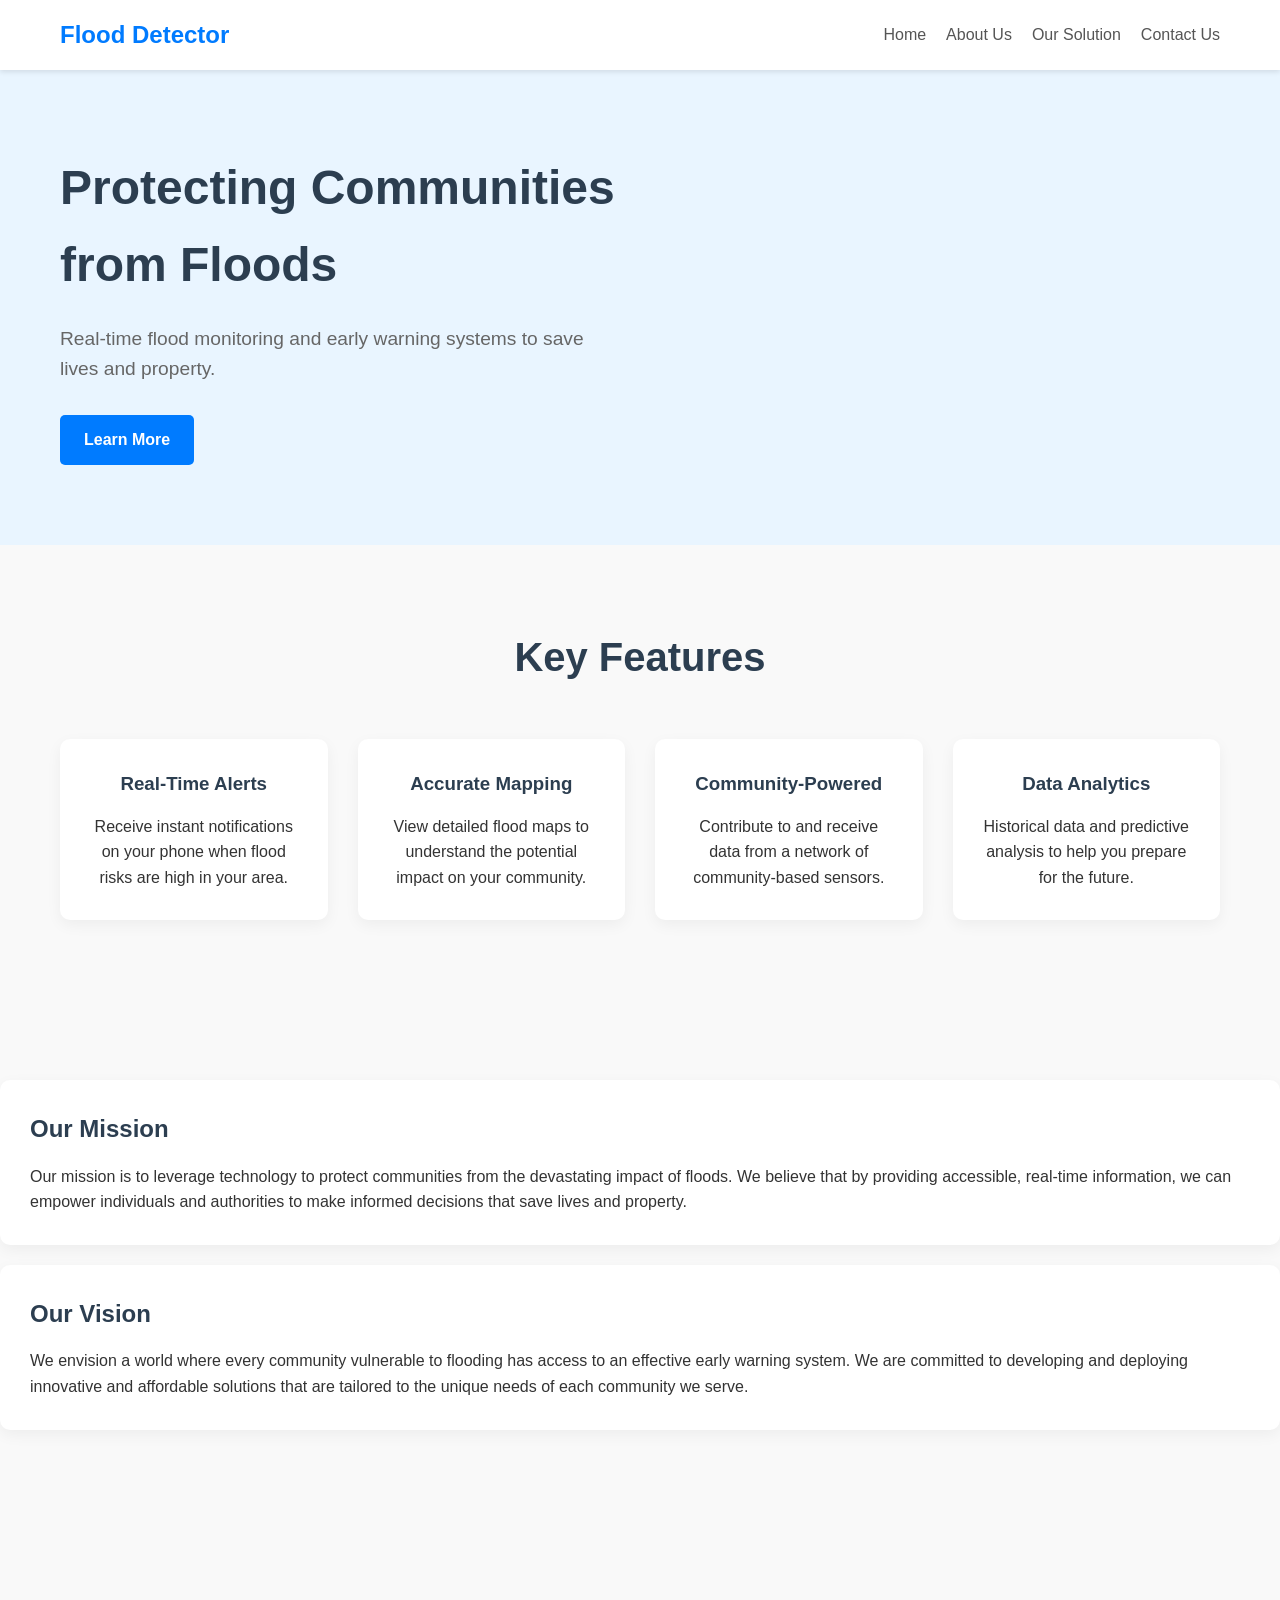
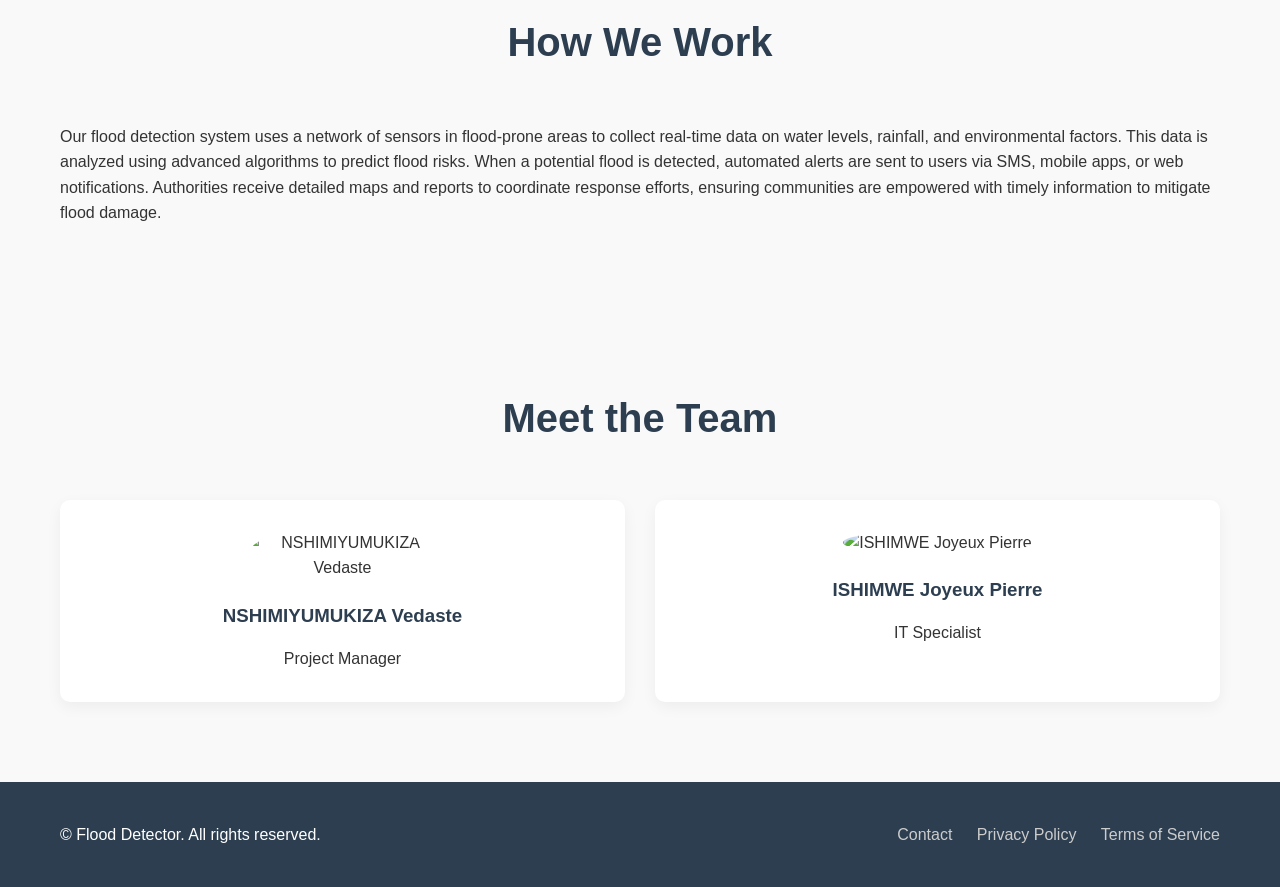
==== index.html @ f77434af "Add files via upload" ====
<!DOCTYPE html>
<html lang="en">
<head>
    <meta charset="UTF-8">
    <meta name="viewport" content="width=device-width, initial-scale=1.0">
    <title>Flood Detector</title>
    <link rel="stylesheet" href="styles.css">
</head>
<body>
    <header class="site-header">
        <div class="container">
            <div class="header-inner">
                <a href="index.html" class="brand">Flood Detector</a>
                <nav class="main-nav">
                    <a href="index.html">Home</a>
                    <a href="about.html">About Us</a>
                    <a href="solution.html">Our Solution</a>
                    <a href="contact.html">Contact Us</a>
                </nav>
                <button class="nav-toggle" aria-label="toggle navigation">
                    <span class="icon-bar"></span>
                    <span class="icon-bar"></span>
                    <span class="icon-bar"></span>
                </button>
            </div>
        </div>
    </header>
    <main>
        <section class="hero">
            <div class="container">
                <div class="hero-inner">
                    <div class="hero-left">
                        <h1>Protecting Communities from Floods</h1>
                        <p class="lead">Real-time flood monitoring and early warning systems to save lives and property.</p>
                        <p><a href="solution.html" class="btn solid">Learn More</a></p>
                    </div>
                    <div class="hero-right">
                        <div class="hero-illustration">
                            <!-- CSS Graphic Placeholder -->
                        </div>
                    </div>
                </div>
            </div>
        </section>
        <section class="section">
            <div class="container">
                <h2 class="section-title">Key Features</h2>
                <div class="cards">
                    <div class="card">
                        <h3>Real-Time Alerts</h3>
                        <p>Receive instant notifications on your phone when flood risks are high in your area.</p>
                    </div>
                    <div class="card">
                        <h3>Accurate Mapping</h3>
                        <p>View detailed flood maps to understand the potential impact on your community.</p>
                    </div>
                    <div class="card">
                        <h3>Community-Powered</h3>
                        <p>Contribute to and receive data from a network of community-based sensors.</p>
                    </div>
                    <div class="card">
                        <h3>Data Analytics</h3>
                        <p>Historical data and predictive analysis to help you prepare for the future.</p>
                    </div>
                </div>
            </div>
        </section>
        <section class="section split">
            <div class="mission-vision-card">
                <h2>Our Mission</h2>
                <p>Our mission is to leverage technology to protect communities from the devastating impact of floods. We believe that by providing accessible, real-time information, we can empower individuals and authorities to make informed decisions that save lives and property.</p>
            </div>
            <div class="mission-vision-card">
                <h2>Our Vision</h2>
                <p>We envision a world where every community vulnerable to flooding has access to an effective early warning system. We are committed to developing and deploying innovative and affordable solutions that are tailored to the unique needs of each community we serve.</p>
            </div>
        </section>
        <section class="section">
            <div class="container">
                <h2 class="section-title">How We Work</h2>
                <p>Our flood detection system uses a network of sensors in flood-prone areas to collect real-time data on water levels, rainfall, and environmental factors. This data is analyzed using advanced algorithms to predict flood risks. When a potential flood is detected, automated alerts are sent to users via SMS, mobile apps, or web notifications. Authorities receive detailed maps and reports to coordinate response efforts, ensuring communities are empowered with timely information to mitigate flood damage.</p>
            </div>
        </section>
        <section class="section team-section">
            <div class="container">
                <h2 class="section-title">Meet the Team</h2>
                <div class="cards">
                    <div class="card">
                        <img src="images/Vedaste the Mc.jpg" alt="NSHIMIYUMUKIZA Vedaste" class="team-photo">
                        <h3>NSHIMIYUMUKIZA Vedaste</h3>
                        <p>Project Manager</p>
                    </div>
                    <div class="card">
                        <img src="images/joyeux.jpg" alt="ISHIMWE Joyeux Pierre" class="team-photo">
                        <h3>ISHIMWE Joyeux Pierre</h3>
                        <p>IT Specialist</p>
                    </div>
                </div>
            </div>
        </section>
    </main>
    <footer class="site-footer">
        <div class="container">
            <div class="footer-inner">
                <span>&copy; Flood Detector. All rights reserved.</span>
                <div class="footer-nav">
                    <a href="contact.html">Contact</a>
                    <a href="#">Privacy Policy</a>
                    <a href="#">Terms of Service</a>
                </div>
            </div>
        </div>
    </footer>
    <script src="script.js"></script>
</body>
</html>
---- styles.css ----
/* Reset and Base Styles */
* {
    box-sizing: border-box;
    margin: 0;
    padding: 0;
}

body {
    font-family: 'Segoe UI', Tahoma, Geneva, Verdana, sans-serif;
    line-height: 1.6;
    color: #333;
    background-color: #f9f9f9;
}

a {
    text-decoration: none;
    color: inherit;
}

ul {
    list-style: none;
}

/* Layout */
.container {
    max-width: 1200px;
    margin: 0 auto;
    padding: 0 20px;
}

/* Header */
.site-header {
    background-color: #fff;
    box-shadow: 0 2px 5px rgba(0,0,0,0.1);
    position: sticky;
    top: 0;
    z-index: 1000;
}

.header-inner {
    display: flex;
    justify-content: space-between;
    align-items: center;
    height: 70px;
}

.brand {
    font-size: 1.5rem;
    font-weight: bold;
    color: #007bff;
}

.main-nav {
    display: flex;
    gap: 20px;
}

.main-nav a {
    color: #555;
    font-weight: 500;
    transition: color 0.3s;
}

.main-nav a:hover {
    color: #007bff;
}

.main-nav .cta {
    background-color: #007bff;
    color: #fff;
    padding: 8px 16px;
    border-radius: 5px;
}

.main-nav .cta:hover {
    background-color: #0056b3;
}

.nav-toggle {
    display: none;
    background: none;
    border: none;
    cursor: pointer;
}

.icon-bar {
    display: block;
    width: 25px;
    height: 3px;
    background-color: #333;
    margin: 5px 0;
}

/* Hero Section */
.hero {
    background-color: #e9f5ff;
    padding: 80px 0;
}

.hero-inner {
    display: flex;
    align-items: center;
    gap: 40px;
}

.hero-left {
    flex: 1;
}

.hero-left h1 {
    font-size: 3rem;
    margin-bottom: 20px;
    color: #2c3e50;
}

.hero-left .lead {
    font-size: 1.2rem;
    margin-bottom: 30px;
    color: #666;
}

.btn {
    display: inline-block;
    padding: 12px 24px;
    border-radius: 5px;
    font-weight: bold;
    transition: background-color 0.3s;
}

.btn.solid {
    background-color: #007bff;
    color: #fff;
}

.btn.solid:hover {
    background-color: #0056b3;
}

.hero-right {
    flex: 1;
}

/* Features & Team Section */
.section {
    padding: 80px 0;
}

.section-title {
    text-align: center;
    font-size: 2.5rem;
    margin-bottom: 50px;
    color: #2c3e50;
}

.cards {
    display: grid;
    grid-template-columns: repeat(auto-fit, minmax(250px, 1fr));
    gap: 30px;
}

.card {
    background: #fff;
    padding: 30px;
    border-radius: 10px;
    box-shadow: 0 5px 15px rgba(0,0,0,0.05);
    transition: transform 0.3s;
    text-align: center;
}

.card:hover {
    transform: translateY(-5px);
}

.card-icon {
    width: 60px;
    height: 60px;
    background-color: #e9f5ff;
    border-radius: 50%;
    margin: 0 auto 20px;
}

.card h3 {
    margin-bottom: 15px;
    color: #2c3e50;
}

.team-photo {
    width: 100%;
    max-width: 200px;
    height: auto;
    border-radius: 50%;
    margin-bottom: 20px;
    object-fit: cover;
}

/* Footer */
.site-footer {
    background-color: #2c3e50;
    color: #fff;
    padding: 40px 0;
}

.footer-inner {
    display: flex;
    justify-content: space-between;
    align-items: center;
    flex-wrap: wrap;
}

.footer-nav a {
    color: #ccc;
    margin-left: 20px;
}

.footer-nav a:hover {
    color: #fff;
}

/* Mission and Vision Cards */
.mission-vision-card {
    background: #fff;
    padding: 30px;
    border-radius: 10px;
    box-shadow: 0 5px 15px rgba(0,0,0,0.05);
    margin-bottom: 20px;
}

.mission-vision-card h2 {
    color: #2c3e50;
    margin-bottom: 15px;
}

/* Responsive */
@media (max-width: 768px) {
    .header-inner {
        position: relative;
    }

    .nav-toggle {
        display: block;
    }

    .main-nav {
        display: none;
        position: absolute;
        top: 100%;
        left: 0;
        right: 0;
        background-color: #fff;
        flex-direction: column;
        padding: 20px;
        box-shadow: 0 5px 10px rgba(0,0,0,0.1);
    }

    .main-nav.active {
        display: flex;
    }

    .hero-inner {
        flex-direction: column;
        text-align: center;
    }

    .hero-left h1 {
        font-size: 2rem;
    }

    .hero-left .lead {
        font-size: 1rem;
    }

    .section {
        padding: 40px 0;
    }

    .section-title {
        font-size: 2rem;
        margin-bottom: 30px;
    }

    .cards {
        grid-template-columns: 1fr;
        gap: 20px;
    }

    .card {
        padding: 20px;
    }

    .mission-vision-card {
        padding: 20px;
        margin-bottom: 15px;
    }

    .split {
        display: block;
    }

    .footer-inner {
        flex-direction: column;
        gap: 20px;
        text-align: center;
    }

    .footer-nav a {
        margin: 0 10px;
    }
}

@media (max-width: 480px) {
    .container {
        padding: 0 15px;
    }

    .hero {
        padding: 40px 0;
    }

    .hero-left h1 {
        font-size: 1.8rem;
    }

    .btn {
        padding: 10px 20px;
        font-size: 0.9rem;
    }

    .section-title {
        font-size: 1.8rem;
    }

    .mission-vision-card {
        padding: 15px;
    }
}
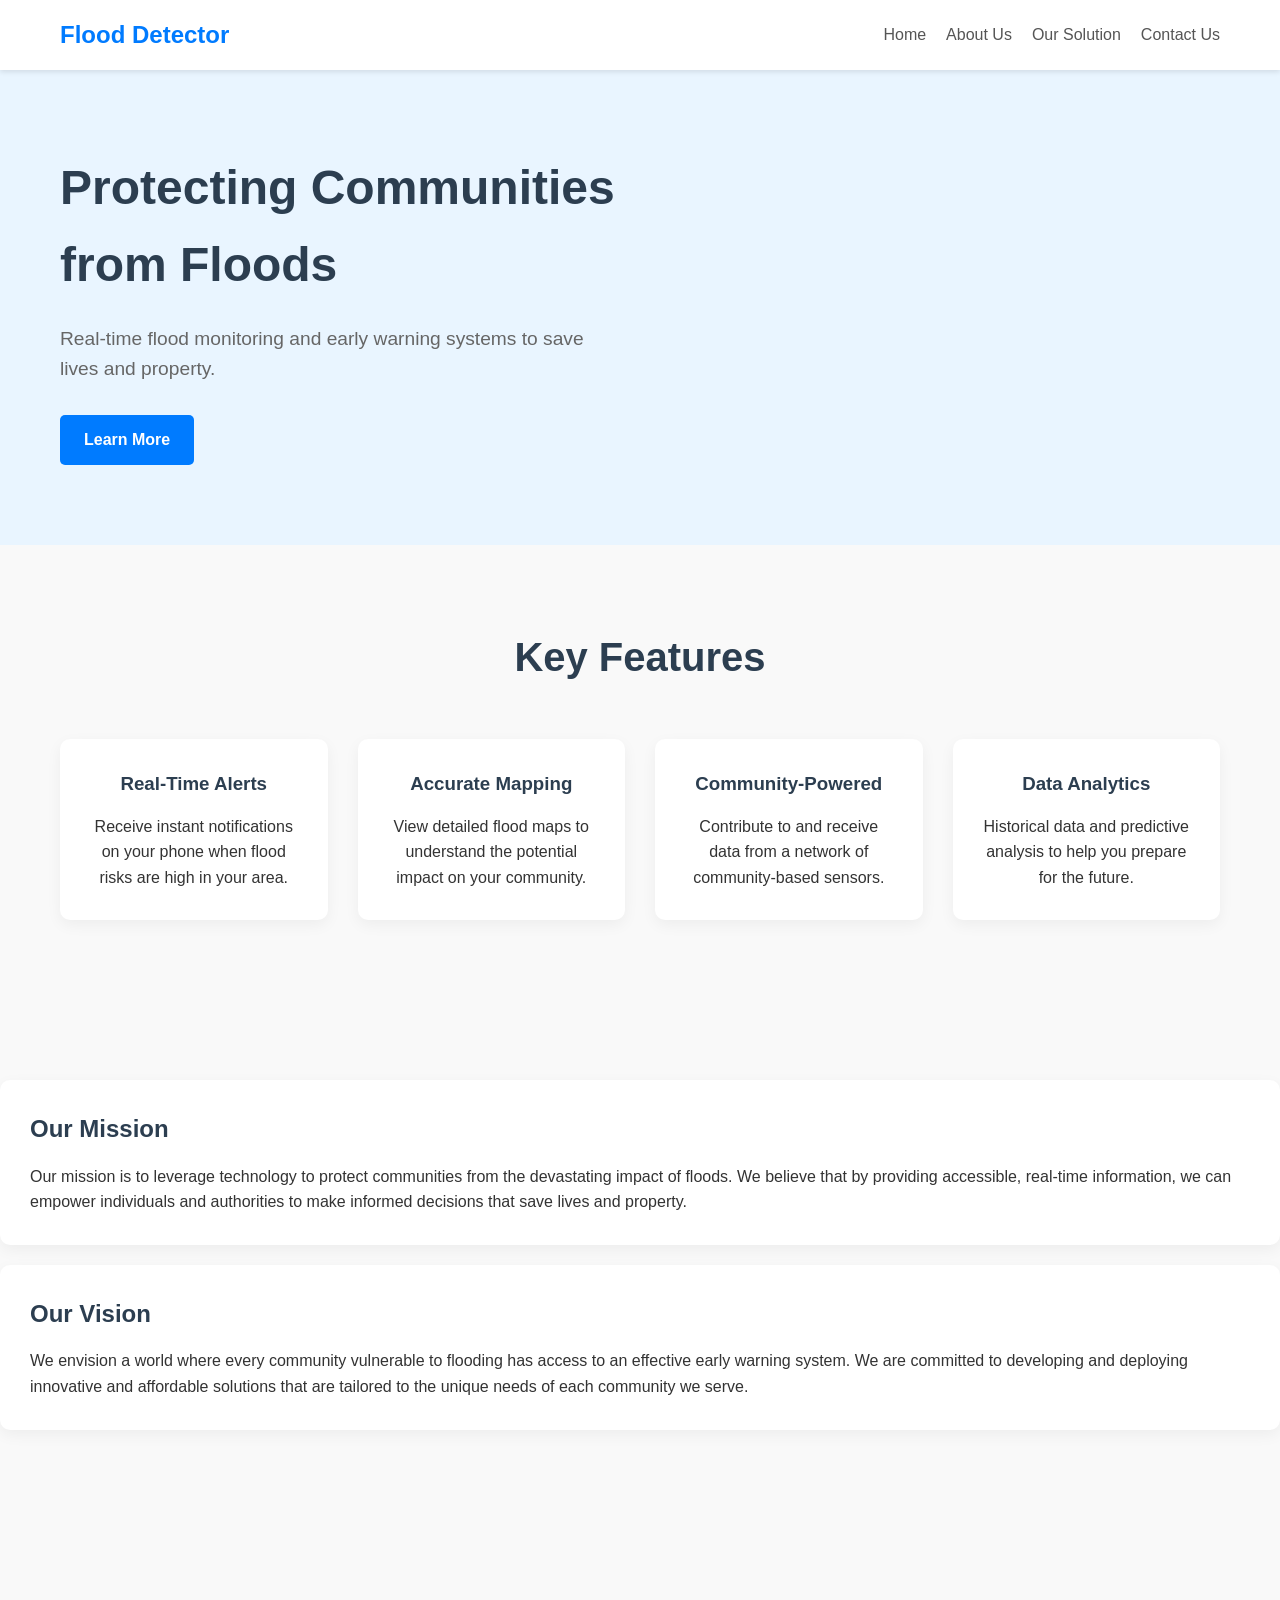
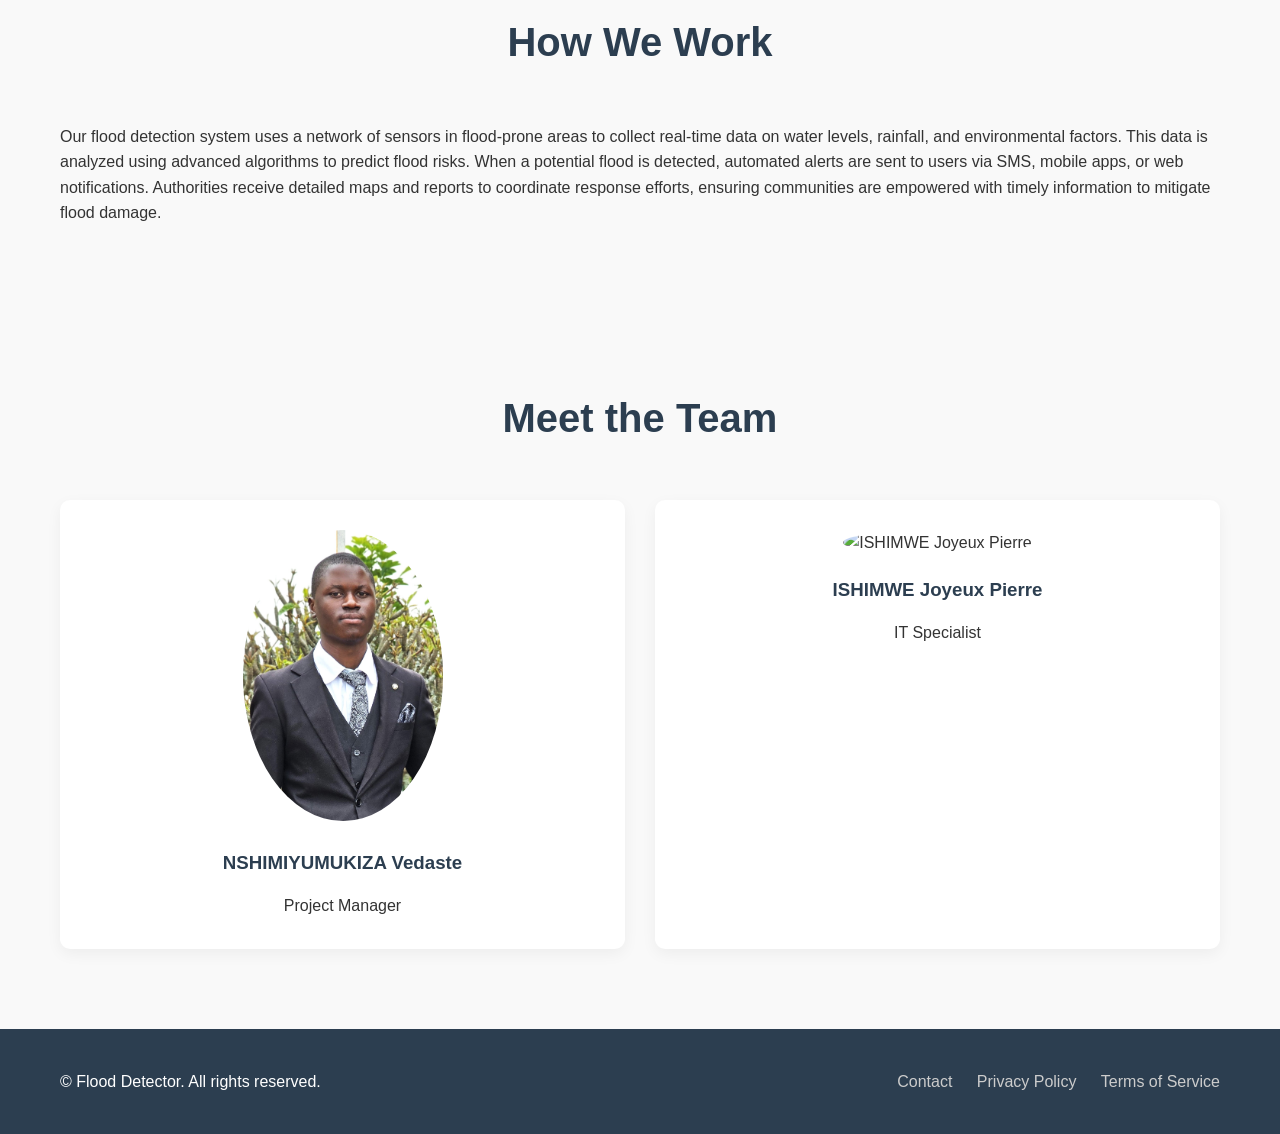
==== commit 6624b341: "Update index.html" ====
--- a/index.html
+++ b/index.html
@@ -86,7 +86,7 @@
                 <h2 class="section-title">Meet the Team</h2>
                 <div class="cards">
                     <div class="card">
-                        <img src="images/Vedaste the Mc.jpg" alt="NSHIMIYUMUKIZA Vedaste" class="team-photo">
+                        <img src="Vedaste the Mc.jpg" alt="NSHIMIYUMUKIZA Vedaste" class="team-photo">
                         <h3>NSHIMIYUMUKIZA Vedaste</h3>
                         <p>Project Manager</p>
                     </div>
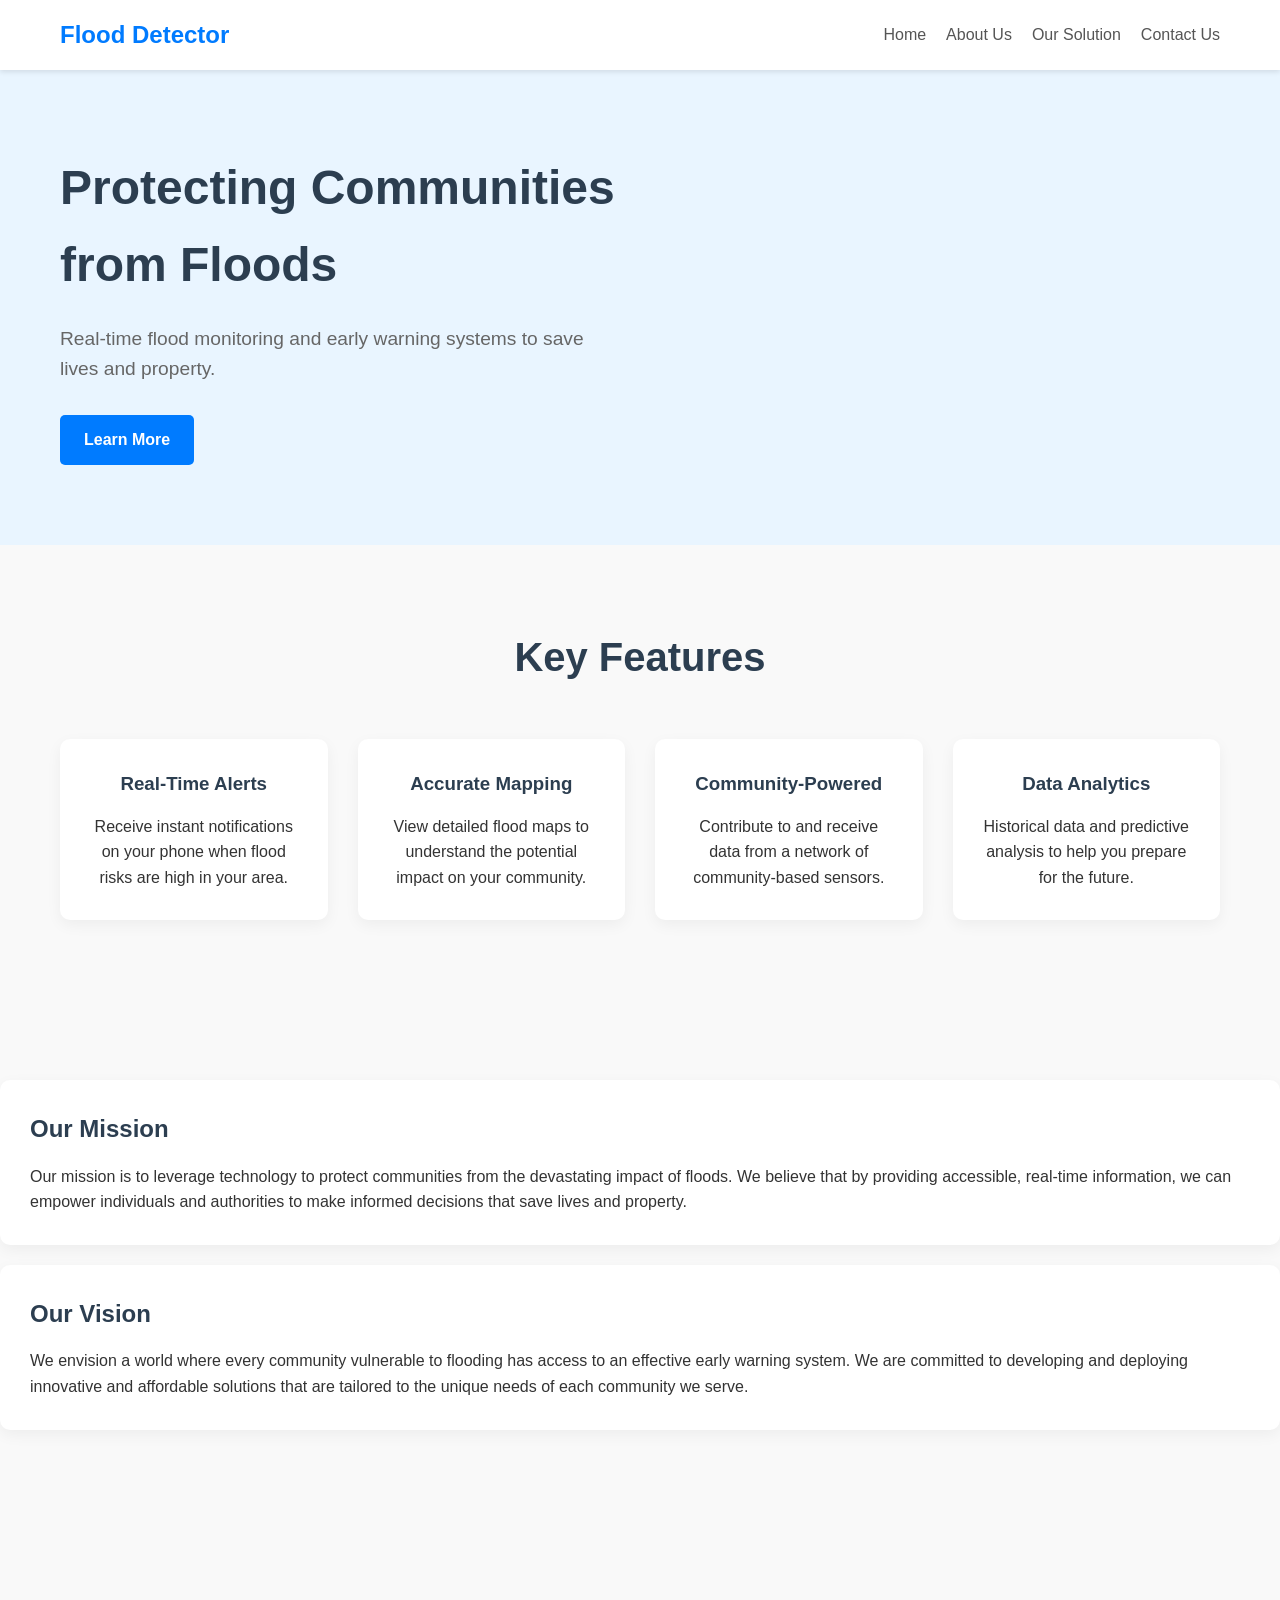
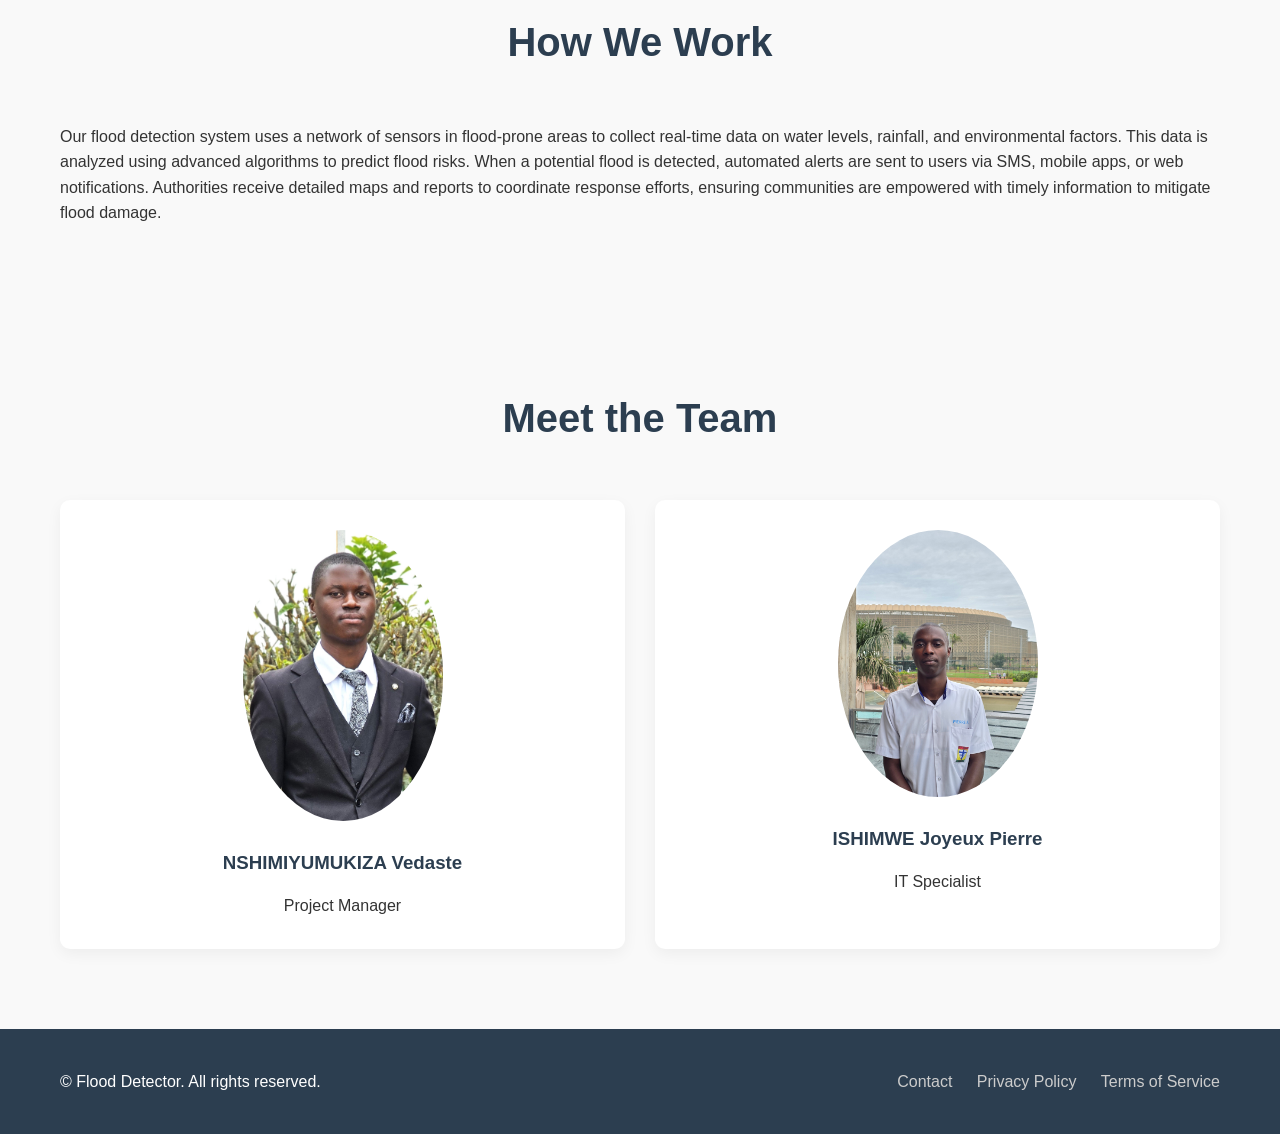
==== commit ec91c5c7: "Update index.html" ====
--- a/index.html
+++ b/index.html
@@ -91,7 +91,7 @@
                         <p>Project Manager</p>
                     </div>
                     <div class="card">
-                        <img src="images/joyeux.jpg" alt="ISHIMWE Joyeux Pierre" class="team-photo">
+                        <img src="joyeux.jpg" alt="ISHIMWE Joyeux Pierre" class="team-photo">
                         <h3>ISHIMWE Joyeux Pierre</h3>
                         <p>IT Specialist</p>
                     </div>
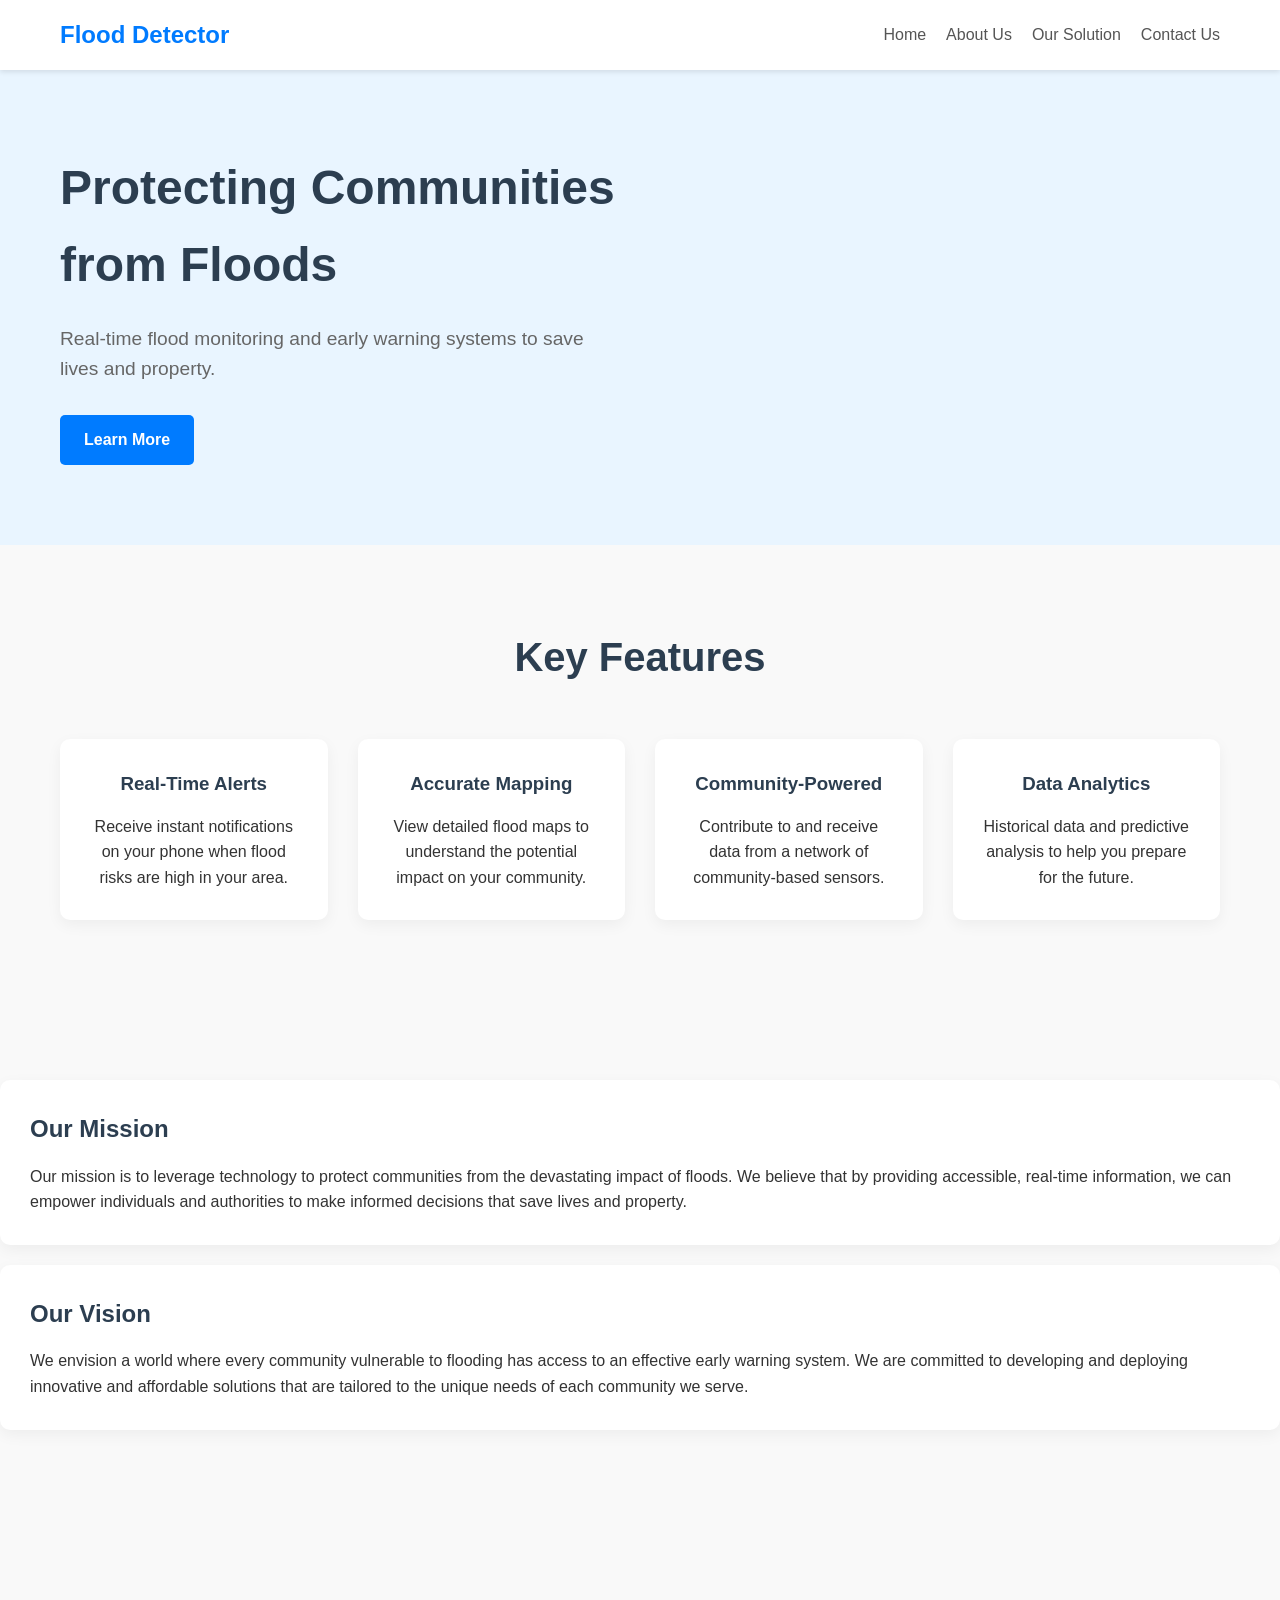
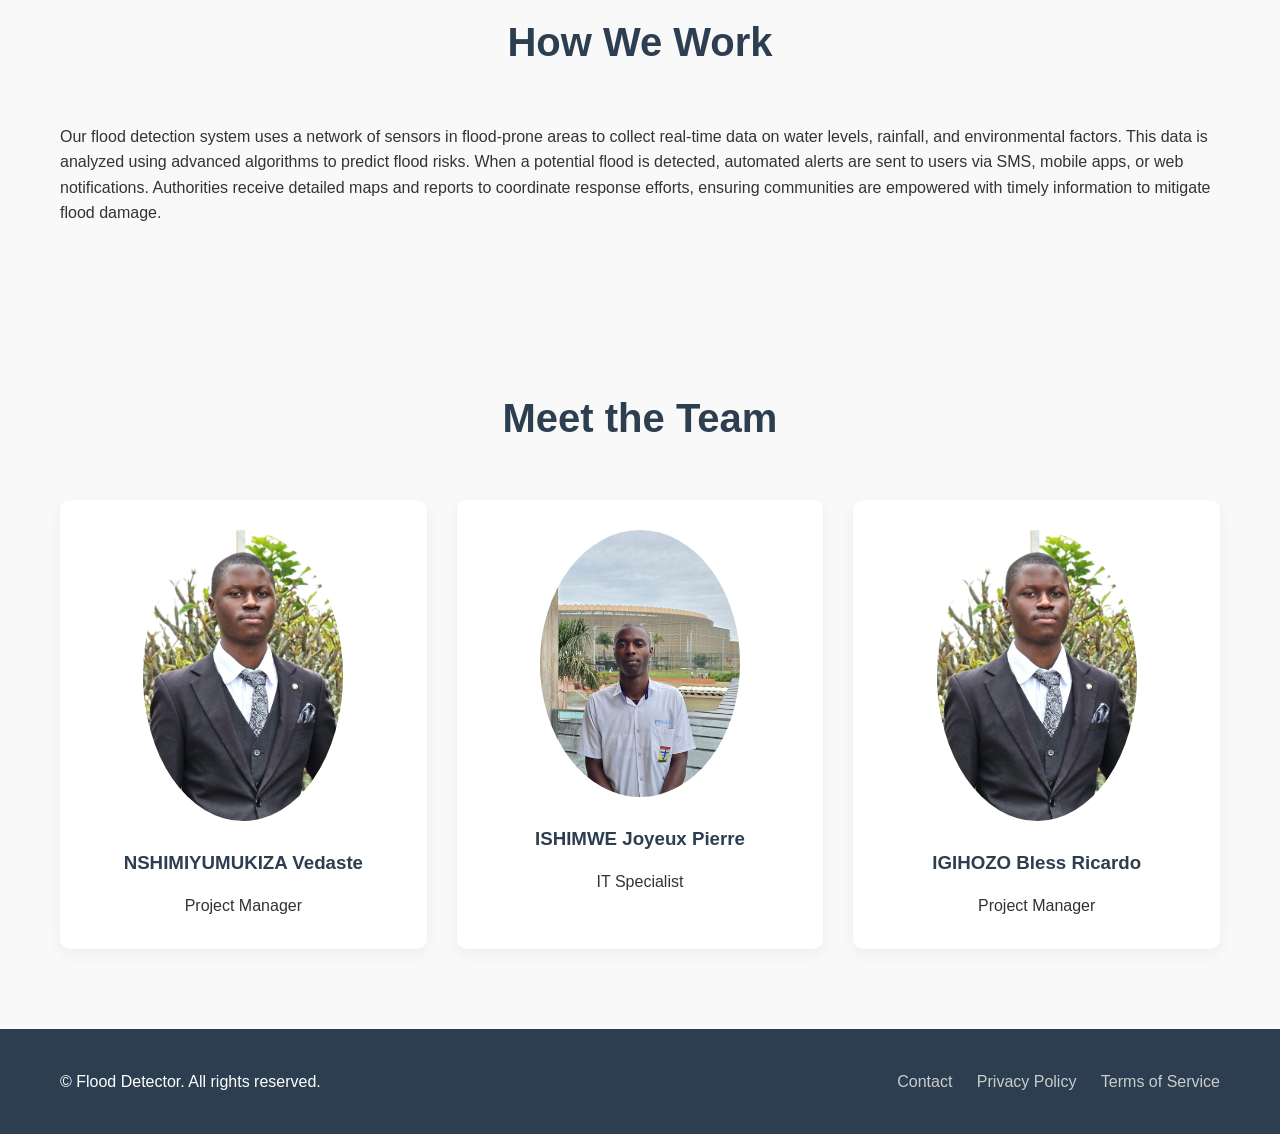
==== commit 7878a9b7: "Update index.html" ====
--- a/index.html
+++ b/index.html
@@ -94,7 +94,12 @@
                         <img src="joyeux.jpg" alt="ISHIMWE Joyeux Pierre" class="team-photo">
                         <h3>ISHIMWE Joyeux Pierre</h3>
                         <p>IT Specialist</p>
+                    </div><div class="card">
+                        <img src="Vedaste the Mc.jpg" alt="NSHIMIYUMUKIZA Vedaste" class="team-photo">
+                        <h3>IGIHOZO Bless Ricardo</h3>
+                        <p>Project Manager</p>
                     </div>
+                    
                 </div>
             </div>
         </section>
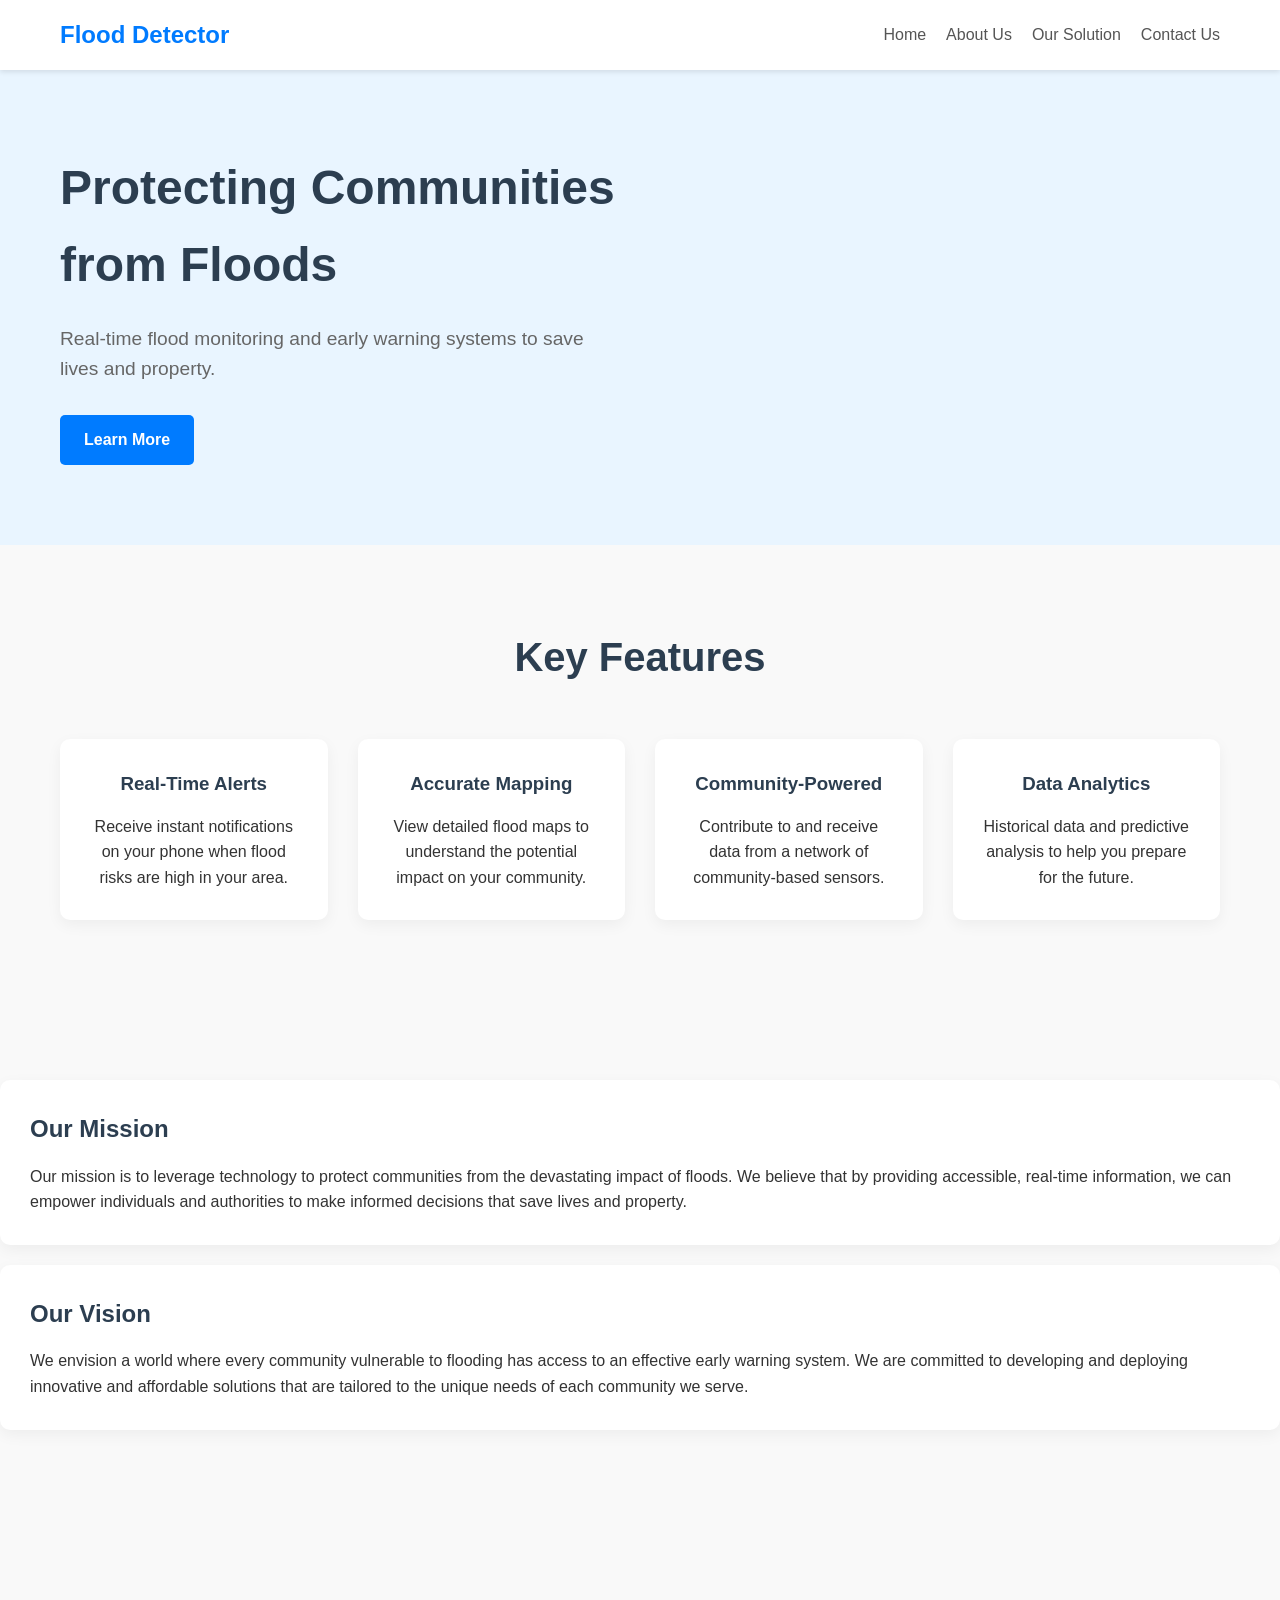
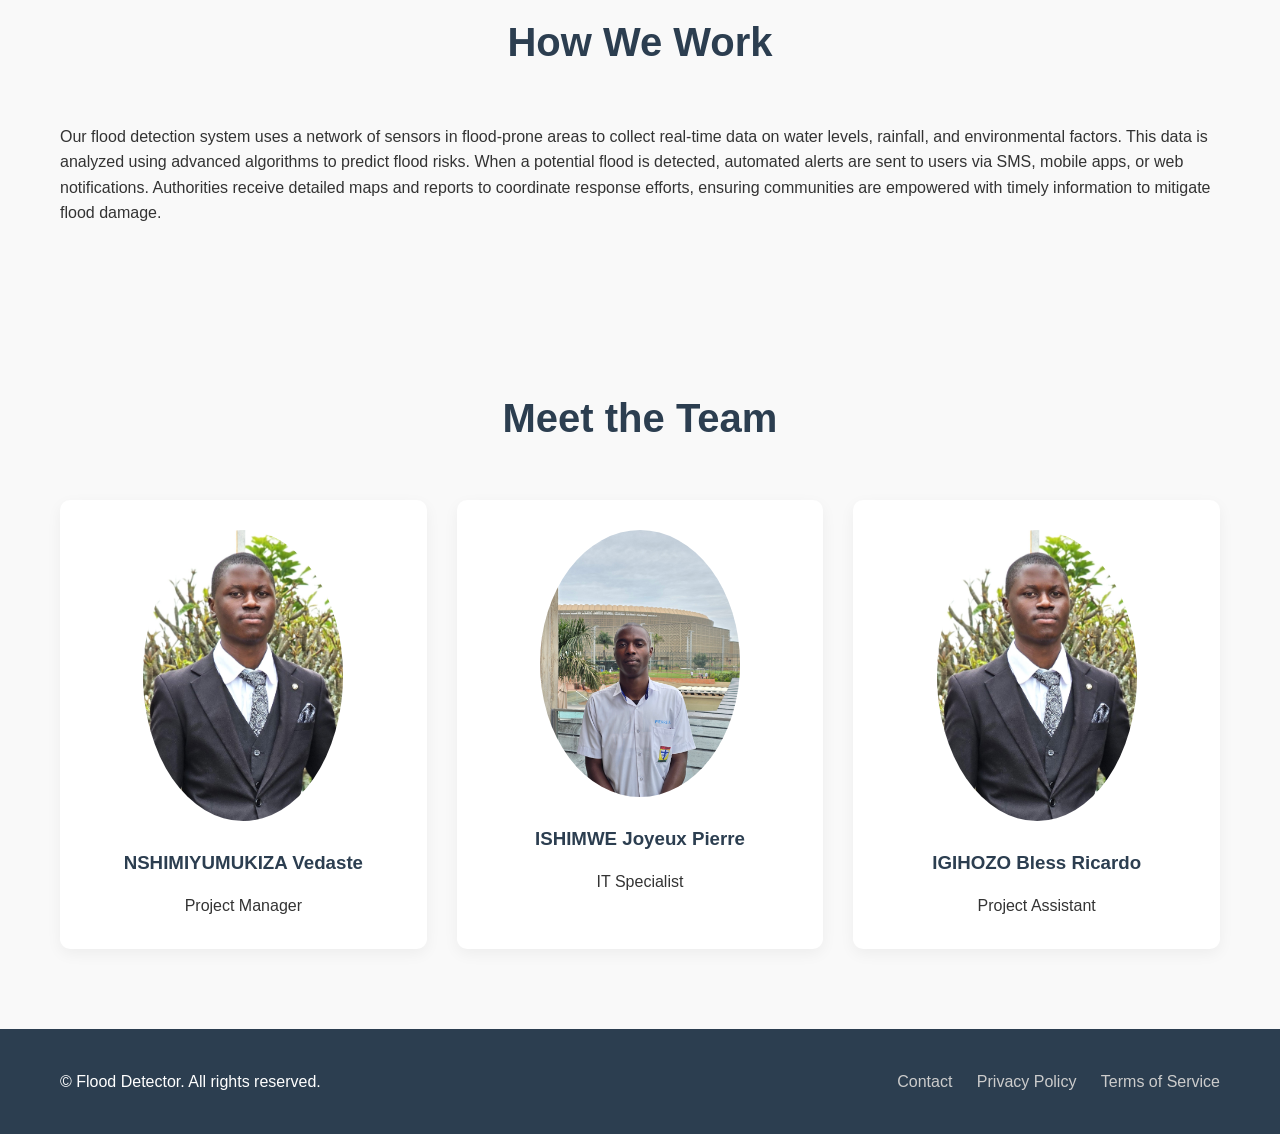
==== commit 972a60cd: "Update index.html" ====
--- a/index.html
+++ b/index.html
@@ -97,7 +97,7 @@
                     </div><div class="card">
                         <img src="Vedaste the Mc.jpg" alt="NSHIMIYUMUKIZA Vedaste" class="team-photo">
                         <h3>IGIHOZO Bless Ricardo</h3>
-                        <p>Project Manager</p>
+                        <p> Project Assistant</p>
                     </div>
                     
                 </div>
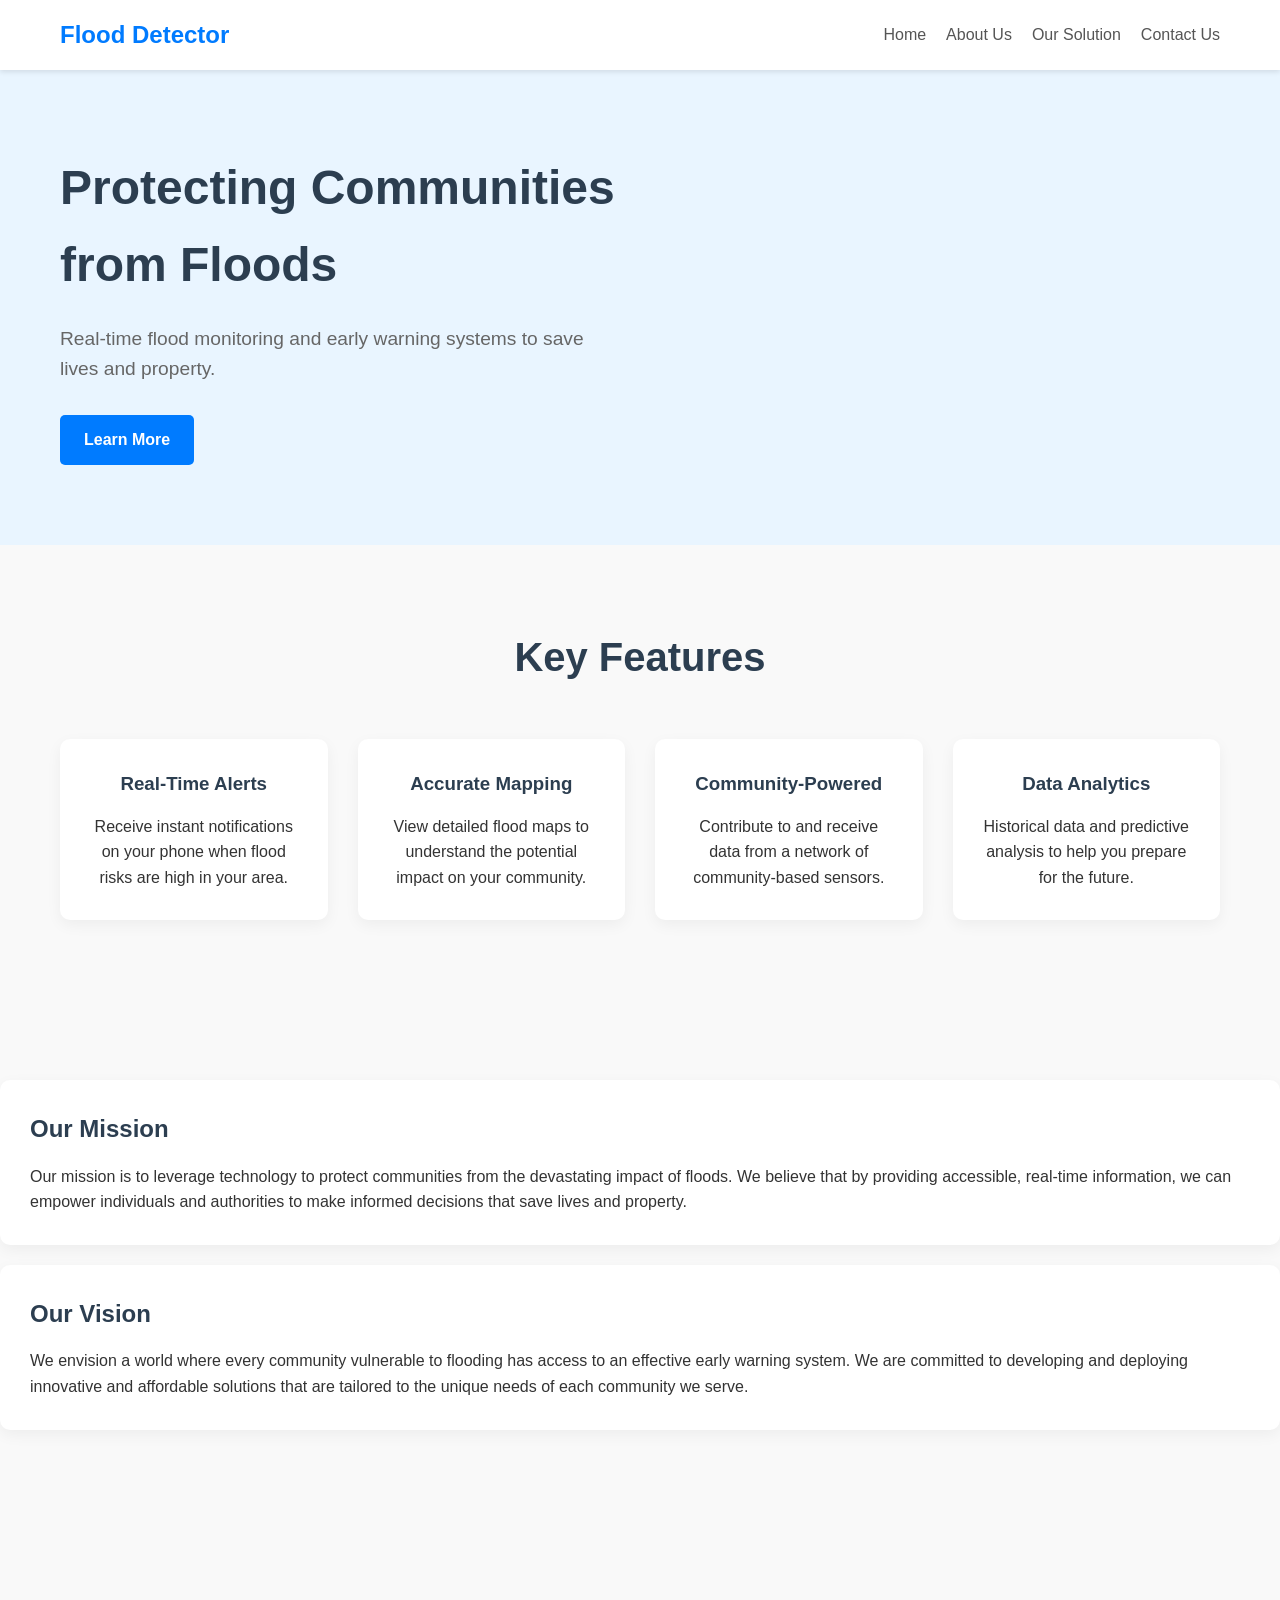
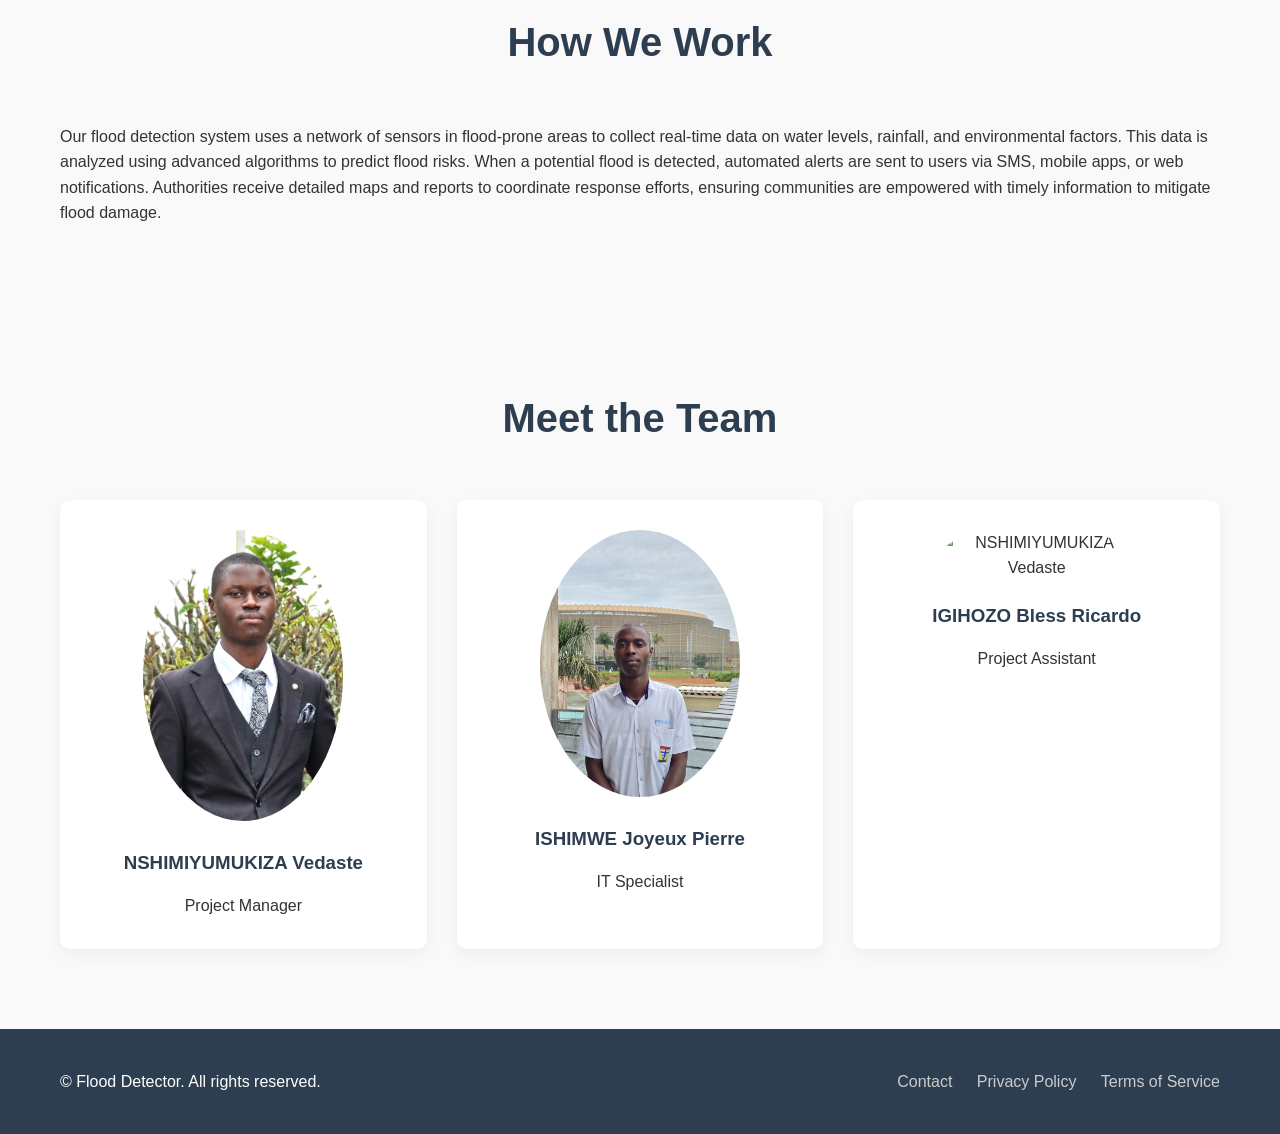
==== commit 6918f84c: "Update index.html" ====
--- a/index.html
+++ b/index.html
@@ -95,7 +95,7 @@
                         <h3>ISHIMWE Joyeux Pierre</h3>
                         <p>IT Specialist</p>
                     </div><div class="card">
-                        <img src="Vedaste the Mc.jpg" alt="NSHIMIYUMUKIZA Vedaste" class="team-photo">
+                        <img src="Ricardo.jpg" alt="NSHIMIYUMUKIZA Vedaste" class="team-photo">
                         <h3>IGIHOZO Bless Ricardo</h3>
                         <p> Project Assistant</p>
                     </div>
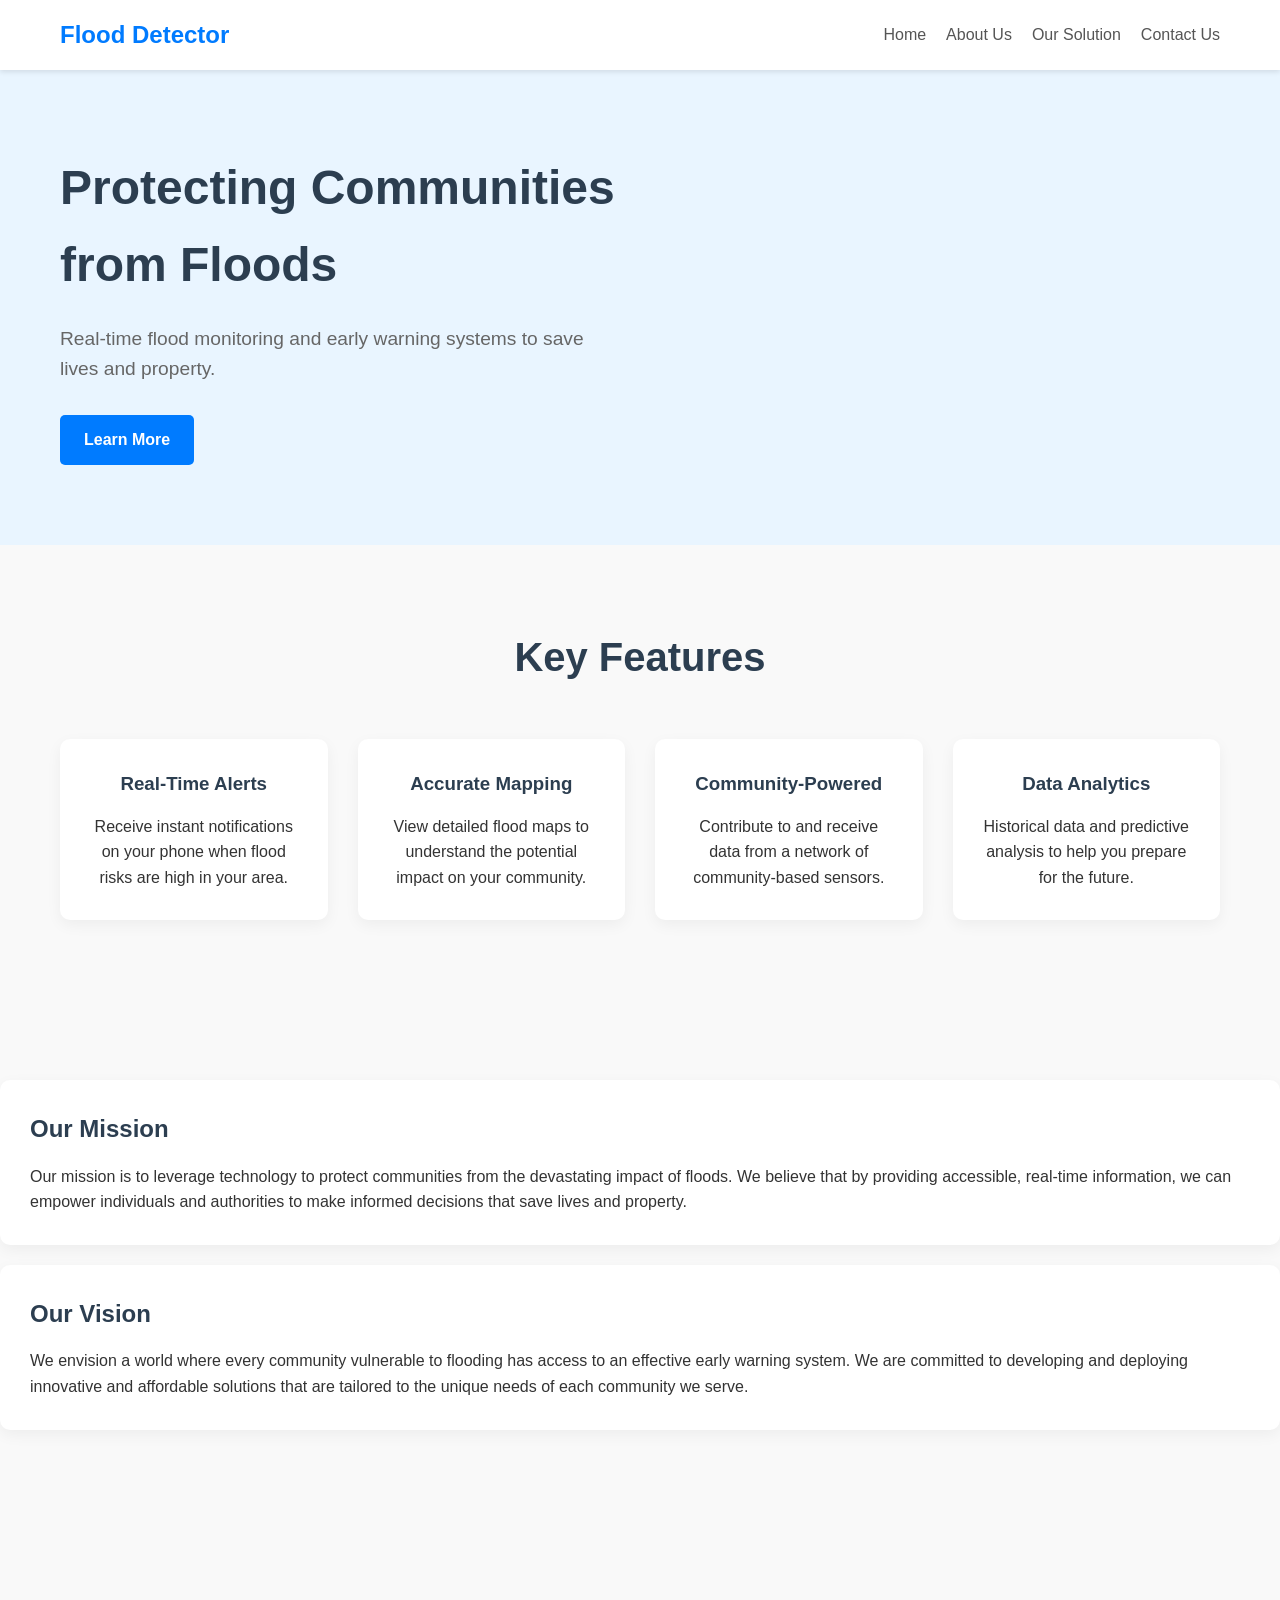
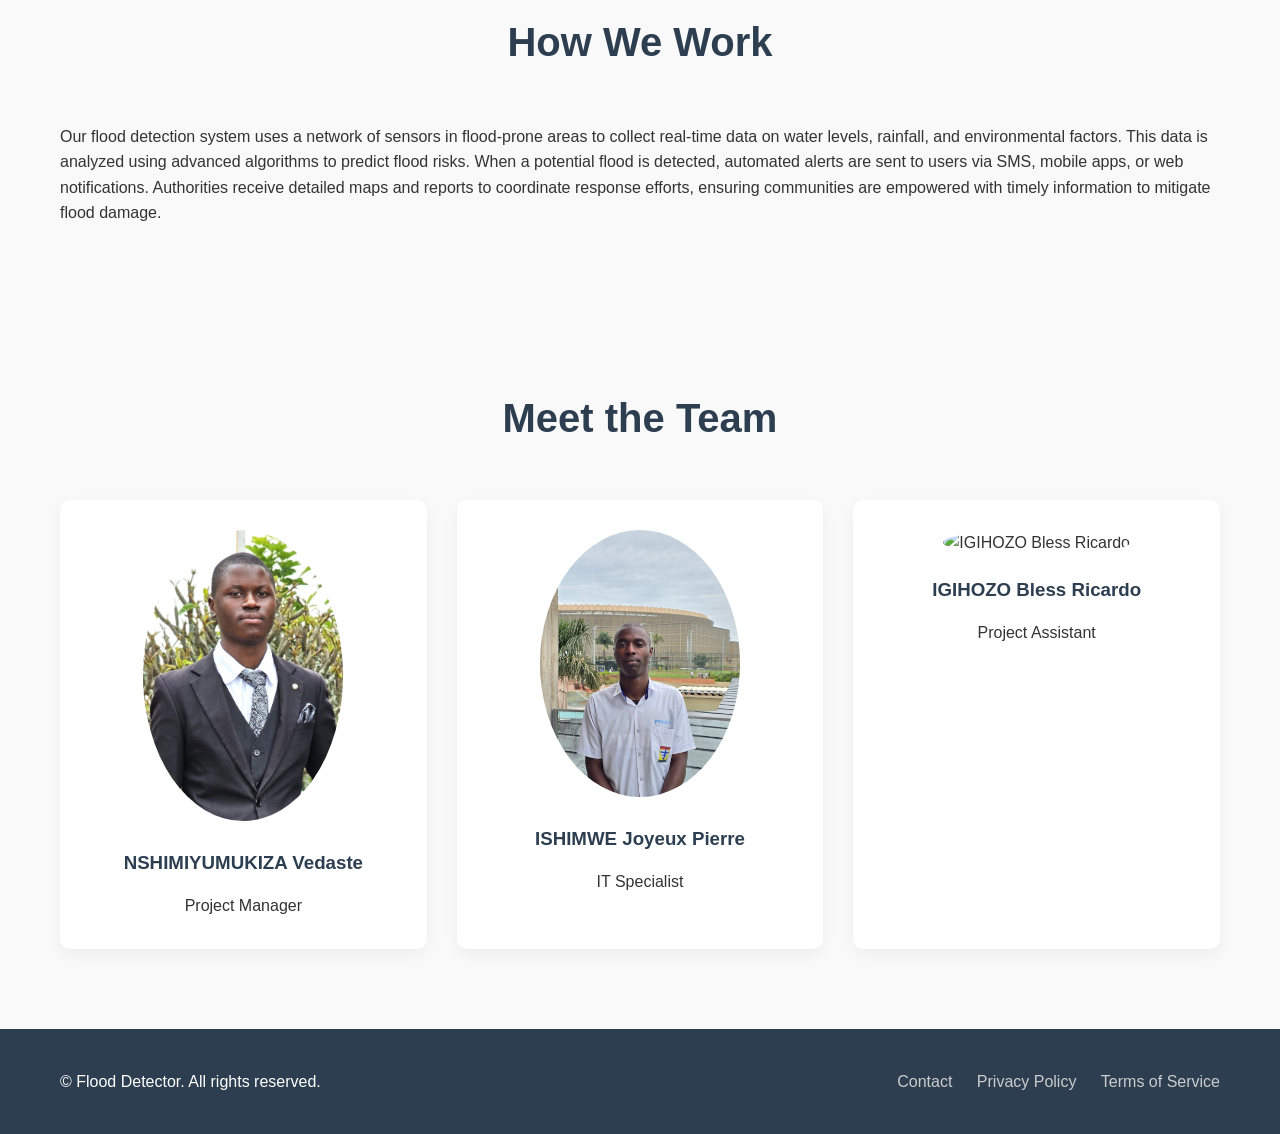
==== commit e930c684: "Update index.html" ====
--- a/index.html
+++ b/index.html
@@ -95,7 +95,7 @@
                         <h3>ISHIMWE Joyeux Pierre</h3>
                         <p>IT Specialist</p>
                     </div><div class="card">
-                        <img src="Ricardo.jpg" alt="NSHIMIYUMUKIZA Vedaste" class="team-photo">
+                        <img src="Ricardo.jpg" alt="IGIHOZO Bless Ricardo" class="team-photo">
                         <h3>IGIHOZO Bless Ricardo</h3>
                         <p> Project Assistant</p>
                     </div>
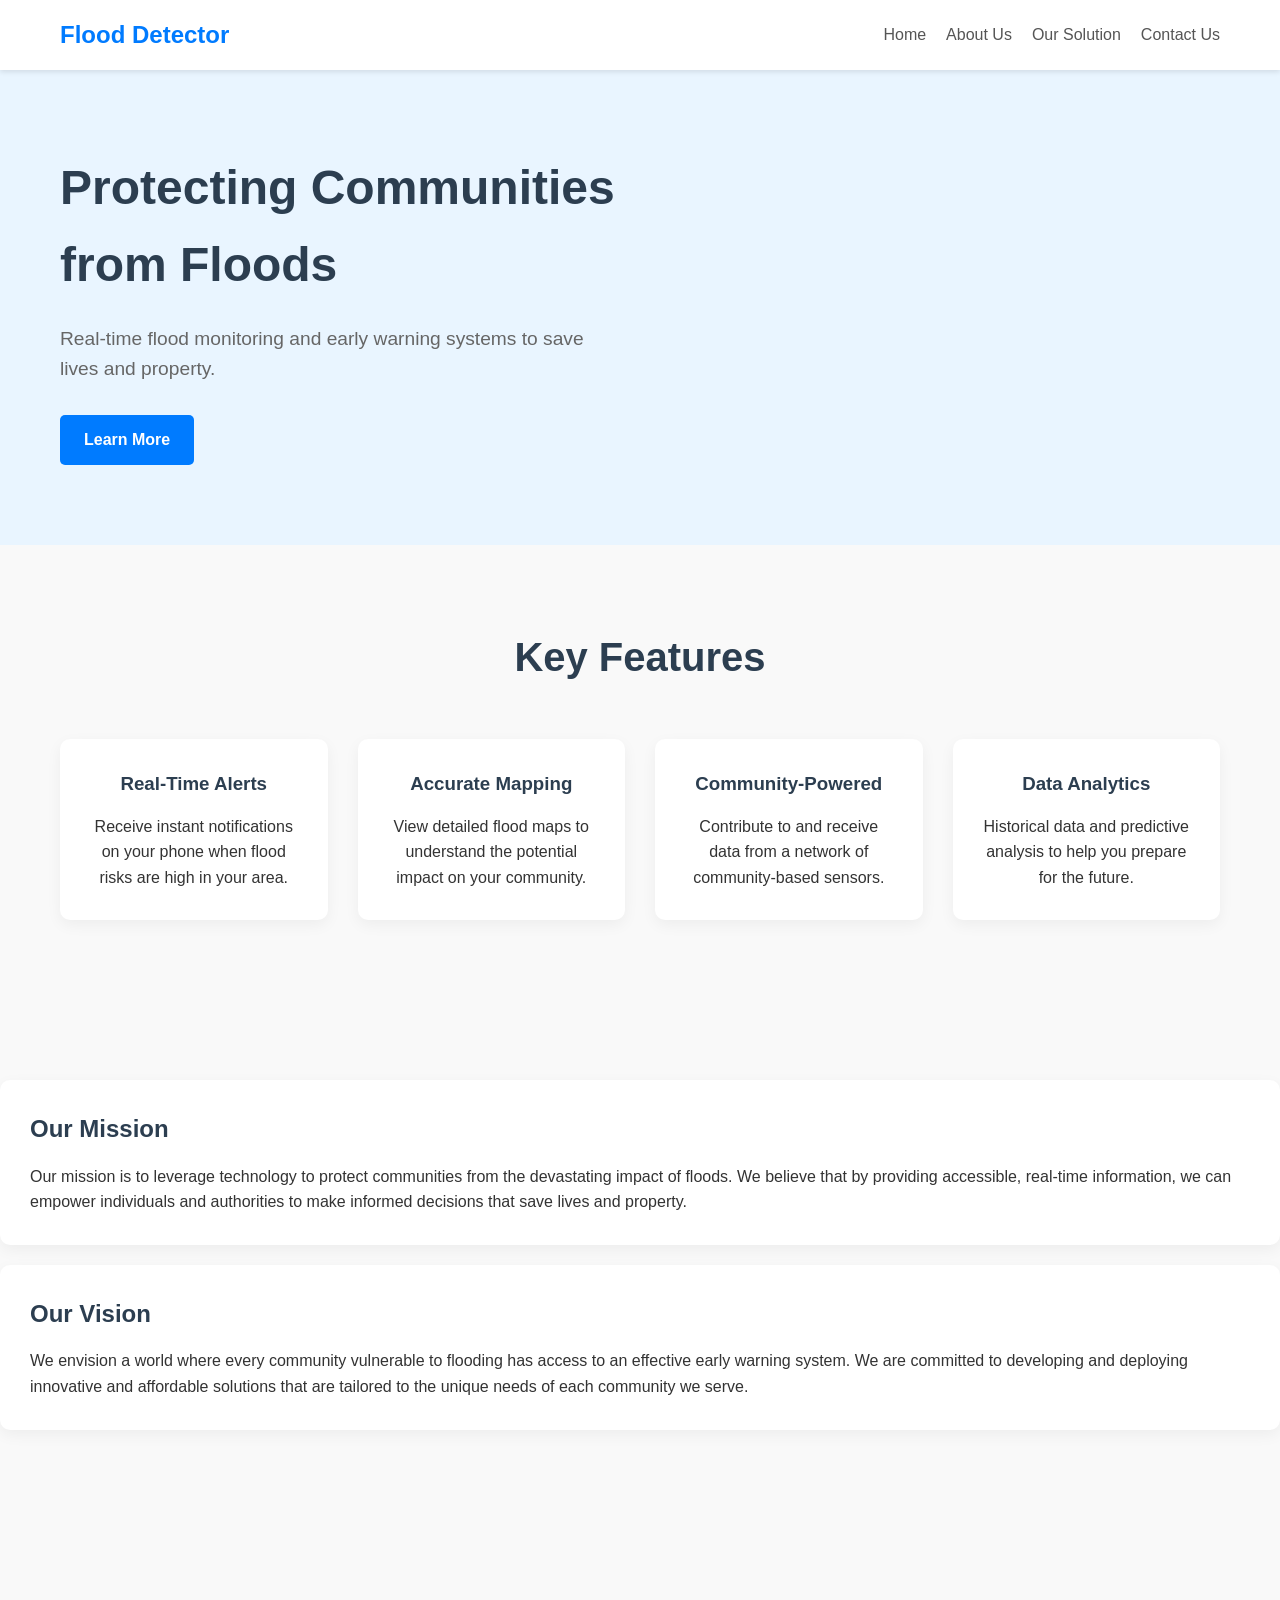
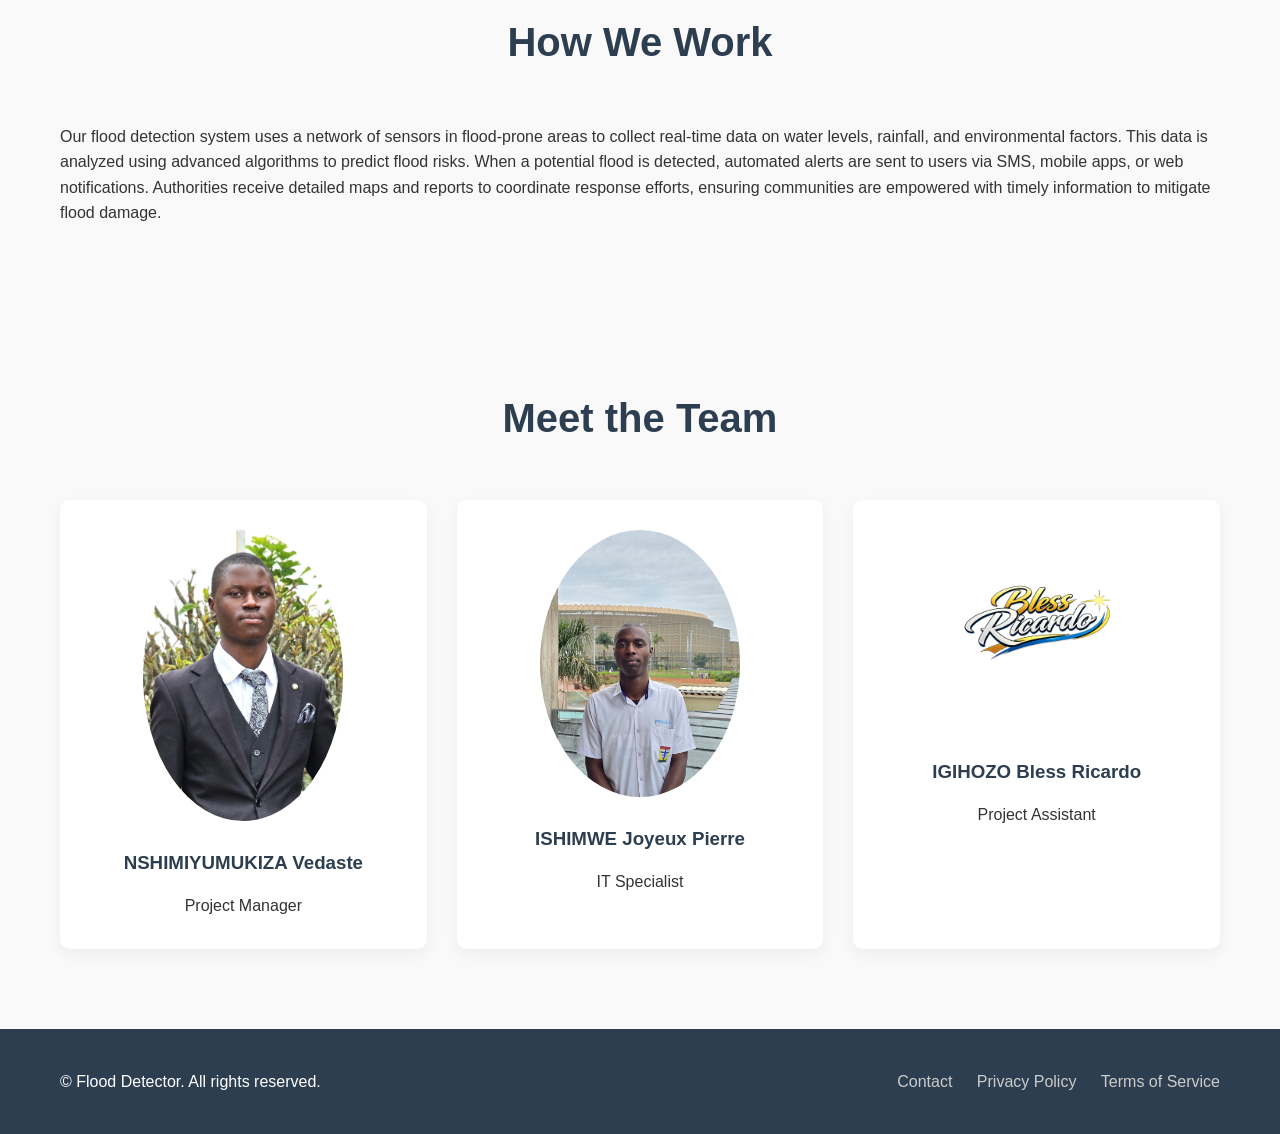
==== commit c59e1ddf: "Update index.html" ====
--- a/index.html
+++ b/index.html
@@ -95,7 +95,7 @@
                         <h3>ISHIMWE Joyeux Pierre</h3>
                         <p>IT Specialist</p>
                     </div><div class="card">
-                        <img src="Ricardo.jpg" alt="IGIHOZO Bless Ricardo" class="team-photo">
+                        <img src="Ricardo.png" alt="IGIHOZO Bless Ricardo" class="team-photo">
                         <h3>IGIHOZO Bless Ricardo</h3>
                         <p> Project Assistant</p>
                     </div>
